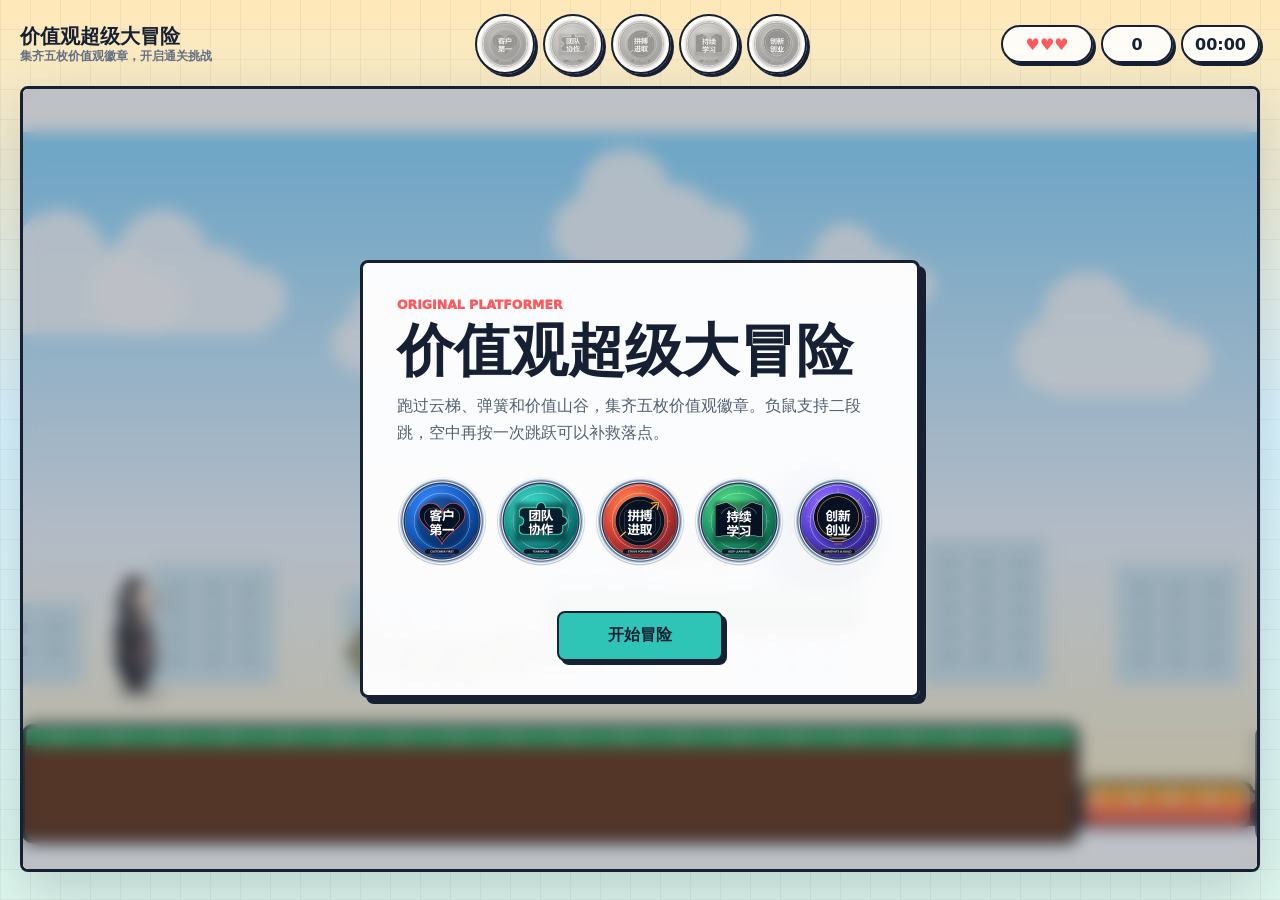
==== index.html @ f00347d6 "Refine mobile completion layout" ====
<!doctype html>
<html lang="zh-CN">
  <head>
    <meta charset="UTF-8" />
    <meta name="viewport" content="width=device-width, initial-scale=1.0, viewport-fit=cover, user-scalable=no" />
    <meta name="mobile-web-app-capable" content="yes" />
    <meta name="apple-mobile-web-app-capable" content="yes" />
    <meta name="apple-mobile-web-app-title" content="价值观超级大冒险" />
    <meta
      name="description"
      content="原创横版跳跃小游戏：操控负鼠穿过彩色关卡，收集五枚价值观徽章。"
    />
    <title>价值观超级大冒险</title>
    <link rel="stylesheet" href="styles.css?v=20260615-mobile7" />
    <script src="app.js?v=20260615-mobile7" defer></script>
  </head>
  <body>
    <main class="game-shell" aria-label="价值观超级大冒险">
      <header class="hud">
        <div class="brand">
          <div>
            <strong>价值观超级大冒险</strong>
            <span>集齐五枚价值观徽章，开启通关挑战</span>
          </div>
        </div>

        <div id="badgeRack" class="badge-rack" aria-label="价值观徽章"></div>

        <div class="meters" aria-label="当前状态">
          <span id="heartMeter" class="meter">♥♥♥</span>
          <span id="scoreMeter" class="meter">0</span>
          <span id="timeMeter" class="meter">00:00</span>
        </div>
      </header>

      <section class="stage-frame" aria-label="游戏舞台">
        <canvas id="gameCanvas" width="960" height="540"></canvas>
        <div id="toast" class="toast" role="status" aria-live="polite"></div>
        <div id="overlay" class="overlay is-visible">
          <div class="modal">
            <p class="eyebrow">ORIGINAL PLATFORMER</p>
            <h1 id="overlayTitle">价值观超级大冒险</h1>
            <p id="overlayText">跑过云梯、弹簧和价值山谷，集齐五枚价值观徽章。负鼠支持二段跳，空中再按一次跳跃可以补救落点。</p>
            <div id="overlayBadges" class="overlay-badges" aria-label="徽章清单"></div>
            <div id="overlayMeaning" class="meaning-panel" hidden></div>
            <div class="modal__actions">
              <button id="startButton" class="primary-button" type="button">开始冒险</button>
            </div>
          </div>
        </div>
      </section>

      <nav class="touch-controls" aria-label="触控操作">
        <button type="button" data-hold="left" aria-label="向左">←</button>
        <button type="button" data-tap="jump" aria-label="跳跃">↑</button>
        <button type="button" data-hold="right" aria-label="向右">→</button>
      </nav>
    </main>
    <div class="orientation-hint" aria-live="polite">
      <div>
        <strong>请横屏体验</strong>
        <span>价值观超级大冒险横屏游玩更顺手</span>
      </div>
    </div>
  </body>
</html>
---- styles.css ----
:root {
  color-scheme: light;
  --ink: #172033;
  --muted: #657083;
  --paper: #fffaf0;
  --surface: #ffffff;
  --line: #172033;
  --red: #ff595e;
  --blue: #1982c4;
  --teal: #2ec4b6;
  --yellow: #ffca3a;
  --purple: #6a4c93;
  --shadow: 0 22px 58px rgba(23, 32, 51, 0.18);
  --hard-shadow: 6px 6px 0 var(--line);
  --radius: 8px;
  font-family:
    "PingFang SC", "Microsoft YaHei", "Noto Sans CJK SC", system-ui, -apple-system, BlinkMacSystemFont,
    sans-serif;
}

* {
  box-sizing: border-box;
}

html,
body {
  min-height: 100%;
  margin: 0;
}

body {
  overflow: hidden;
  color: var(--ink);
  background:
    linear-gradient(90deg, rgba(23, 32, 51, 0.05) 1px, transparent 1px),
    linear-gradient(0deg, rgba(23, 32, 51, 0.05) 1px, transparent 1px),
    linear-gradient(180deg, #ffe8b8 0%, #d8f3ff 46%, #dff8ee 100%);
  background-size: 30px 30px, 30px 30px, auto;
}

button {
  appearance: none;
  -webkit-appearance: none;
  font: inherit;
  color: inherit;
  cursor: pointer;
  outline: none;
  -webkit-user-drag: none;
  -webkit-tap-highlight-color: transparent;
  caret-color: transparent;
}

button:focus,
button:focus-visible {
  outline: none;
}

h1,
p {
  margin: 0;
}

.game-shell {
  display: grid;
  grid-template-rows: auto minmax(0, 1fr) auto;
  width: min(1240px, calc(100vw - 24px));
  height: 100vh;
  margin: 0 auto;
  padding: 14px 0 16px;
  gap: 12px;
  min-width: 0;
}

.hud {
  display: grid;
  grid-template-columns: auto minmax(0, 1fr) auto;
  gap: 14px;
  align-items: center;
  min-width: 0;
}

.brand {
  display: inline-flex;
  align-items: center;
  min-width: 260px;
}

.brand strong,
.brand span {
  display: block;
  line-height: 1.2;
  white-space: nowrap;
}

.brand strong {
  font-size: 1.24rem;
  letter-spacing: 0;
}

.brand span {
  color: var(--muted);
  font-size: 0.76rem;
  font-weight: 800;
}

.badge-rack,
.meters {
  display: flex;
  flex-wrap: wrap;
  gap: 8px;
  align-items: center;
}

.badge-rack {
  justify-content: center;
}

.meters {
  justify-content: flex-end;
}

.badge-chip,
.meter {
  display: inline-flex;
  align-items: center;
  min-height: 38px;
  border: 2px solid var(--line);
  border-radius: 999px;
  background: rgba(255, 255, 255, 0.88);
  box-shadow: 3px 3px 0 var(--line);
  font-weight: 900;
}

.badge-chip {
  justify-content: center;
  padding: 3px;
  color: rgba(23, 32, 51, 0.54);
}

.badge-chip b {
  display: grid;
  width: 50px;
  height: 50px;
  place-items: center;
  border: 0;
  border-radius: 0;
  background: transparent;
  font-size: 0.83rem;
}

.badge-chip.is-collected {
  color: var(--ink);
  background: color-mix(in srgb, var(--badge-color) 28%, white);
}

.badge-chip.is-collected b {
  background: transparent;
  color: #ffffff;
}

.badge-chip img,
.overlay-badges img {
  width: 100%;
  height: 100%;
  object-fit: contain;
  transform: none;
}

.badge-chip img {
  opacity: 0.46;
  filter: grayscale(1) saturate(0) brightness(0.92) contrast(0.9);
  transition:
    filter 0.22s ease,
    opacity 0.22s ease,
    transform 0.22s ease;
}

.badge-chip.is-collected img {
  opacity: 1;
  filter: none;
  transform: scale(1.06);
}

.meter {
  justify-content: center;
  min-width: 72px;
  padding: 0 12px;
}

#heartMeter {
  min-width: 92px;
  color: var(--red);
}

.stage-frame {
  position: relative;
  display: grid;
  place-items: center;
  overflow: hidden;
  width: 100%;
  min-width: 0;
  min-height: 0;
  border: 3px solid var(--line);
  border-radius: var(--radius);
  background: #ffffff;
  box-shadow: var(--shadow);
}

canvas {
  display: block;
  width: 100%;
  max-width: 100%;
  height: 100%;
  max-height: 100%;
  aspect-ratio: 16 / 9;
}

.toast {
  position: absolute;
  left: 50%;
  top: 18px;
  z-index: 3;
  transform: translate(-50%, -12px);
  max-width: min(520px, calc(100% - 32px));
  border: 2px solid var(--line);
  border-radius: 999px;
  padding: 9px 16px;
  background: #ffffff;
  box-shadow: var(--hard-shadow);
  font-weight: 950;
  text-align: center;
  opacity: 0;
  pointer-events: none;
  transition:
    opacity 0.18s ease,
    transform 0.18s ease;
}

.toast.is-visible {
  opacity: 1;
  transform: translate(-50%, 0);
}

.overlay {
  position: absolute;
  inset: 0;
  z-index: 4;
  display: none;
  place-items: center;
  padding: 18px;
  overflow: hidden;
  background: rgba(23, 32, 51, 0.28);
  backdrop-filter: blur(8px);
}

.overlay.is-visible {
  display: grid;
}

.modal {
  width: min(560px, 100%);
  max-width: 100%;
  min-width: 0;
  max-height: 100%;
  border: 3px solid var(--line);
  border-radius: var(--radius);
  padding: clamp(20px, 4vw, 34px);
  background: rgba(255, 255, 255, 0.96);
  box-shadow: var(--hard-shadow);
  overflow: auto;
}

.overlay.is-complete .modal {
  width: min(860px, 100%);
  padding: clamp(18px, 3vw, 28px);
}

.eyebrow {
  margin-bottom: 10px;
  color: var(--red);
  font-size: 0.78rem;
  font-weight: 950;
  letter-spacing: 0;
}

.modal h1 {
  font-size: clamp(2.1rem, 5.6vw, 3.55rem);
  line-height: 1.02;
  white-space: nowrap;
  word-break: keep-all;
}

.modal p:not(.eyebrow) {
  margin-top: 12px;
  color: #526071;
  line-height: 1.7;
  overflow-wrap: anywhere;
}

.overlay-badges {
  display: grid;
  grid-template-columns: repeat(5, minmax(0, 1fr));
  gap: 8px;
  margin-top: 18px;
}

.overlay-badges span {
  display: grid;
  gap: 6px;
  min-height: 112px;
  place-items: center;
  border: 0;
  border-radius: var(--radius);
  padding: 0;
  background: transparent;
  font-size: 0.76rem;
  font-weight: 900;
  text-align: center;
  overflow-wrap: anywhere;
}

.overlay-badges b {
  display: grid;
  width: 90px;
  height: 90px;
  place-items: center;
  border: 0;
  border-radius: 0;
  background: transparent;
  color: #ffffff;
}

.overlay-badges strong,
.overlay-badges small {
  display: none;
}

.overlay.is-complete .overlay-badges {
  grid-template-columns: repeat(5, minmax(0, 1fr));
}

.overlay.is-complete .overlay-badges span {
  min-height: 106px;
  align-content: center;
  background: transparent;
}

.overlay.is-complete .overlay-badges b {
  width: 96px;
  height: 96px;
  background: transparent;
}

.overlay.is-complete .overlay-badges strong,
.overlay.is-complete .overlay-badges small {
  display: block;
}

.overlay.is-complete .overlay-badges small {
  color: var(--muted);
  font-size: 0.72rem;
  line-height: 1.35;
}

.meaning-panel {
  display: grid;
  gap: 12px;
  margin-top: 14px;
}

.achievement-card {
  display: grid;
  grid-template-columns: auto minmax(0, 1fr);
  gap: 14px;
  align-items: start;
  padding: 14px 0 0;
  border-top: 2px solid rgba(23, 32, 51, 0.16);
}

.achievement-card__seal {
  display: grid;
  width: 54px;
  height: 54px;
  place-items: center;
  border: 3px solid var(--line);
  border-radius: 50%;
  background: var(--teal);
  box-shadow: 4px 4px 0 var(--line);
  color: #ffffff;
  font-size: 1.8rem;
  font-weight: 950;
}

.achievement-card__label {
  margin: 0 0 5px;
  color: var(--red);
  font-size: 0.74rem;
  font-weight: 950;
  letter-spacing: 0;
}

.achievement-card h2 {
  margin: 0;
  font-size: 1.28rem;
  line-height: 1.2;
}

.completion-stats {
  display: grid;
  grid-template-columns: repeat(3, minmax(0, 1fr));
  gap: 10px;
}

.completion-stats span {
  display: grid;
  gap: 5px;
  align-content: center;
  min-height: 76px;
  border: 2px solid var(--line);
  border-radius: var(--radius);
  padding: 10px;
  background: #fffaf0;
  box-shadow: 3px 3px 0 var(--line);
  text-align: center;
}

.completion-stats b {
  font-size: 1.12rem;
  line-height: 1.12;
  overflow-wrap: anywhere;
}

.completion-stats small {
  color: var(--muted);
  font-size: 0.76rem;
  font-weight: 900;
}

.value-actions {
  display: grid;
  gap: 8px;
  padding: 14px 0 0;
  border-top: 2px solid rgba(23, 32, 51, 0.16);
}

.value-actions p {
  margin: 0;
  color: var(--ink);
  font-weight: 950;
}

.value-actions ul {
  display: grid;
  gap: 7px;
  margin: 0;
  padding: 0;
  list-style: none;
}

.value-actions li {
  position: relative;
  padding-left: 18px;
  color: #526071;
  line-height: 1.48;
}

.value-actions li::before {
  content: "";
  position: absolute;
  left: 0;
  top: 0.62em;
  width: 8px;
  height: 8px;
  border: 2px solid var(--line);
  border-radius: 50%;
  background: var(--yellow);
}

.modal__actions {
  display: flex;
  flex-wrap: wrap;
  gap: 10px;
  justify-content: center;
  margin-top: 20px;
}

.overlay.is-complete .modal__actions {
  position: sticky;
  bottom: 0;
  z-index: 2;
  margin-top: 14px;
  padding-top: 12px;
  border-top: 2px solid rgba(23, 32, 51, 0.16);
  background: linear-gradient(180deg, rgba(255, 255, 255, 0.86), #ffffff 32%);
}

.primary-button {
  min-width: 166px;
  min-height: 50px;
  border: 2px solid var(--line);
  border-radius: var(--radius);
  padding: 0 18px;
  box-shadow: 4px 4px 0 var(--line);
  font-weight: 950;
  transition:
    transform 0.16s ease,
    box-shadow 0.16s ease;
}

.primary-button {
  background: var(--teal);
}

.primary-button:hover,
.touch-controls button:hover {
  transform: translate(-2px, -2px);
  box-shadow: 6px 6px 0 var(--line);
}

.touch-controls {
  display: none;
  grid-template-columns: repeat(3, 58px);
  justify-content: center;
  gap: 12px;
}

.touch-controls button {
  height: 54px;
  border: 2px solid var(--line);
  border-radius: var(--radius);
  background: rgba(255, 255, 255, 0.92);
  box-shadow: 4px 4px 0 var(--line);
  font-size: 1.35rem;
  font-weight: 950;
}

.orientation-hint {
  display: none;
}

@media (max-width: 980px) {
  .game-shell {
    width: min(calc(100vw - 14px), 760px);
    padding-top: 8px;
  }

  .hud {
    grid-template-columns: 1fr;
  }

  .brand,
  .badge-rack,
  .meters {
    justify-content: center;
  }

  .brand {
    min-width: 0;
  }

  .touch-controls {
    display: grid;
  }
}

@media (max-width: 620px) {
  body {
    overflow: auto;
  }

  .game-shell {
    height: 100svh;
  }

  .brand span,
  .badge-chip span {
    display: none;
  }

  .badge-rack {
    gap: 6px;
  }

  .badge-chip {
    padding: 3px;
  }

  .badge-chip b {
    width: 36px;
    height: 36px;
  }

  .overlay-badges {
    grid-template-columns: repeat(2, minmax(0, 1fr));
  }

  .overlay.is-complete .overlay-badges,
  .completion-stats {
    grid-template-columns: 1fr;
  }

  .achievement-card {
    grid-template-columns: 1fr;
    gap: 10px;
  }

  .achievement-card__seal {
    width: 48px;
    height: 48px;
    font-size: 1.35rem;
  }

  .modal {
    max-height: calc(100% - 18px);
    overflow: auto;
    padding: 18px;
  }

  .modal h1 {
    font-size: clamp(1.86rem, 9vw, 2.35rem);
  }

  .modal p:not(.eyebrow) {
    line-height: 1.55;
  }

  .modal__actions,
  .primary-button {
    width: 100%;
  }

  .primary-button {
    min-height: 46px;
  }

  .overlay-badges {
    gap: 8px;
    margin-top: 14px;
  }

  .overlay-badges span {
    min-height: 96px;
    font-size: 0.72rem;
  }

  .overlay.is-complete .overlay-badges span {
    min-height: 118px;
  }

  .overlay-badges b {
    width: 78px;
    height: 78px;
  }

  .overlay.is-complete .overlay-badges b {
    width: 96px;
    height: 96px;
  }
}

@media (pointer: coarse) {
  *,
  *::before,
  *::after {
    -webkit-user-select: none;
    user-select: none;
    -webkit-touch-callout: none;
  }

  ::selection {
    background: transparent;
  }

  html,
  body {
    width: 100%;
    height: var(--app-height, 100dvh);
    overflow: hidden;
    overscroll-behavior: none;
  }

  body {
    position: fixed;
    inset: 0;
    touch-action: none;
    user-select: none;
    -webkit-tap-highlight-color: transparent;
  }

  button,
  canvas {
    touch-action: none;
    user-select: none;
  }

  .game-shell {
    grid-template-rows: auto minmax(0, 1fr);
    width: 100vw;
    height: var(--app-height, 100dvh);
    min-height: 0;
  }

  .overlay {
    position: fixed;
    inset: 0;
    z-index: 20;
    padding:
      max(8px, env(safe-area-inset-top))
      max(8px, env(safe-area-inset-right))
      max(8px, env(safe-area-inset-bottom))
      max(8px, env(safe-area-inset-left));
  }

  .modal {
    width: min(720px, calc(100vw - 20px));
    max-height: calc(var(--app-height, 100dvh) - 18px);
    padding: clamp(12px, 3vh, 18px);
    overflow: auto;
    -webkit-overflow-scrolling: touch;
  }

  .eyebrow {
    margin-bottom: 6px;
    font-size: 0.68rem;
  }

  .modal h1 {
    font-size: clamp(1.5rem, 5.2vh, 2.05rem);
    line-height: 1.04;
  }

  .modal p:not(.eyebrow) {
    margin-top: 8px;
    font-size: 0.86rem;
    line-height: 1.42;
  }

  .overlay-badges {
    gap: 5px;
    margin-top: 10px;
  }

  .overlay-badges span {
    min-height: 58px;
  }

  .overlay-badges b {
    width: clamp(44px, 11vh, 64px);
    height: clamp(44px, 11vh, 64px);
  }

  .overlay.is-complete .modal {
    width: min(780px, calc(100vw - 20px));
  }

  .overlay.is-complete .overlay-badges span {
    min-height: 62px;
  }

  .overlay.is-complete .overlay-badges b {
    width: clamp(48px, 11vh, 68px);
    height: clamp(48px, 11vh, 68px);
  }

  .achievement-card {
    gap: 10px;
    padding-top: 10px;
  }

  .achievement-card__seal {
    width: 44px;
    height: 44px;
    font-size: 1.28rem;
  }

  .achievement-card h2 {
    font-size: 1.05rem;
  }

  .completion-stats {
    gap: 6px;
  }

  .completion-stats span {
    min-height: 54px;
    padding: 7px;
  }

  .completion-stats b {
    font-size: 0.94rem;
  }

  .completion-stats small,
  .value-actions li {
    font-size: 0.72rem;
  }

  .modal__actions {
    margin-top: 10px;
  }

  .overlay.is-complete .modal__actions {
    position: static;
    margin-top: 8px;
    padding-top: 8px;
    background: transparent;
  }

  .primary-button {
    min-width: 138px;
    min-height: 40px;
    padding: 0 14px;
  }

  .touch-controls {
    position: fixed;
    z-index: 12;
    left: 0;
    right: 0;
    bottom: max(10px, env(safe-area-inset-bottom));
    pointer-events: none;
  }

  .touch-controls button {
    pointer-events: auto;
    border-radius: 12px;
    background: rgba(255, 255, 255, 0.88);
    backdrop-filter: blur(8px);
  }

  .primary-button:hover,
  .touch-controls button:hover {
    transform: none;
  }

  body.has-overlay .touch-controls {
    display: none;
  }
}

@media (pointer: coarse) and (orientation: landscape) {
  .game-shell {
    padding:
      max(4px, env(safe-area-inset-top))
      max(8px, env(safe-area-inset-right))
      max(6px, env(safe-area-inset-bottom))
      max(8px, env(safe-area-inset-left));
    gap: 5px;
  }

  .hud {
    grid-template-columns: minmax(132px, 0.85fr) minmax(0, 1.15fr) auto;
    gap: 7px;
  }

  .brand {
    min-width: 0;
  }

  .brand strong {
    font-size: clamp(0.86rem, 3.3vh, 1.06rem);
  }

  .brand span {
    display: none;
  }

  .badge-rack {
    gap: 4px;
  }

  .badge-chip {
    min-height: 28px;
    padding: 2px;
    box-shadow: 2px 2px 0 var(--line);
  }

  .badge-chip b {
    width: clamp(28px, 8.5vh, 42px);
    height: clamp(28px, 8.5vh, 42px);
  }

  .meters {
    gap: 5px;
  }

  .meter {
    min-width: 56px;
    min-height: 28px;
    padding: 0 8px;
    box-shadow: 2px 2px 0 var(--line);
    font-size: clamp(0.78rem, 3vh, 0.9rem);
  }

  #heartMeter {
    min-width: 68px;
  }

  .stage-frame {
    align-self: stretch;
    justify-self: center;
    width: auto;
    max-width: 100%;
    height: 100%;
    min-height: 0;
    aspect-ratio: 16 / 9;
    border-width: 2px;
  }

  .touch-controls {
    display: grid;
    grid-template-columns:
      clamp(58px, 13vh, 78px)
      clamp(58px, 13vh, 78px)
      minmax(52px, 1fr)
      clamp(72px, 16vh, 96px);
    align-items: end;
    gap: clamp(8px, 2vw, 14px);
    padding: 0 max(12px, env(safe-area-inset-right)) 0 max(12px, env(safe-area-inset-left));
  }

  .touch-controls button {
    width: 100%;
    height: clamp(48px, 12vh, 68px);
    font-size: clamp(1.2rem, 5vh, 1.8rem);
  }

  .touch-controls [data-hold="left"] {
    grid-column: 1;
  }

  .touch-controls [data-hold="right"] {
    grid-column: 2;
  }

  .touch-controls [data-tap="jump"] {
    grid-column: 4;
    height: clamp(56px, 14vh, 78px);
    background: rgba(46, 196, 182, 0.92);
  }

  .overlay.is-complete .modal {
    display: grid;
    position: relative;
    grid-template-columns: minmax(0, 1fr) auto;
    grid-template-areas:
      "eyebrow actions"
      "title actions"
      "intro intro"
      "badges badges"
      "meaning meaning";
    align-content: start;
    gap: 6px 14px;
    width: min(920px, calc(100vw - 36px));
    max-height: calc(var(--app-height, 100dvh) - 26px);
    padding: 12px 18px 14px;
    overflow: hidden;
  }

  .overlay.is-complete .eyebrow {
    grid-area: eyebrow;
    margin-bottom: 0;
  }

  .overlay.is-complete .modal h1 {
    grid-area: title;
    font-size: clamp(1.4rem, 5.2vh, 1.95rem);
  }

  .overlay.is-complete #overlayText {
    display: -webkit-box;
    grid-area: intro;
    margin-top: 0;
    overflow: hidden;
    -webkit-box-orient: vertical;
    -webkit-line-clamp: 2;
    font-size: clamp(0.78rem, 2.7vh, 0.9rem);
    line-height: 1.32;
  }

  .overlay.is-complete .overlay-badges {
    grid-area: badges;
    width: min(620px, 100%);
    justify-self: center;
    gap: clamp(8px, 2.6vw, 24px);
    margin: 2px 0 0;
  }

  .overlay.is-complete .overlay-badges span {
    min-height: 50px;
  }

  .overlay.is-complete .overlay-badges b {
    width: clamp(44px, 11vh, 62px);
    height: clamp(44px, 11vh, 62px);
  }

  .overlay.is-complete .meaning-panel {
    grid-area: meaning;
    display: grid;
    grid-template-columns: minmax(0, 1.05fr) minmax(260px, 0.95fr);
    gap: 12px;
    align-items: stretch;
    margin-top: 0;
  }

  .overlay.is-complete .achievement-card {
    grid-template-columns: auto minmax(0, 1fr);
    gap: 10px;
    align-content: center;
    padding-top: 0;
    border-top: 0;
  }

  .overlay.is-complete .achievement-card__seal {
    width: 38px;
    height: 38px;
    border-width: 2px;
    box-shadow: 2px 2px 0 var(--line);
    font-size: 1.12rem;
  }

  .overlay.is-complete .achievement-card__label {
    margin-bottom: 2px;
    font-size: 0.62rem;
  }

  .overlay.is-complete .achievement-card h2 {
    font-size: clamp(0.98rem, 3.2vh, 1.16rem);
  }

  .overlay.is-complete .achievement-card p:not(.achievement-card__label) {
    display: -webkit-box;
    margin-top: 4px;
    overflow: hidden;
    -webkit-box-orient: vertical;
    -webkit-line-clamp: 2;
    font-size: clamp(0.72rem, 2.5vh, 0.82rem);
    line-height: 1.32;
  }

  .overlay.is-complete .completion-stats {
    gap: 5px;
    align-self: center;
  }

  .overlay.is-complete .completion-stats span {
    min-height: 42px;
    padding: 5px;
    box-shadow: 2px 2px 0 var(--line);
  }

  .overlay.is-complete .completion-stats b {
    font-size: 0.78rem;
  }

  .overlay.is-complete .completion-stats small {
    font-size: 0.62rem;
  }

  .overlay.is-complete .value-actions {
    display: none;
  }

  .overlay.is-complete .modal__actions {
    grid-area: actions;
    align-self: center;
    justify-self: end;
    margin: 0;
    padding: 0;
    border-top: 0;
  }

  .overlay.is-complete .primary-button {
    min-height: 40px;
    min-width: 128px;
  }

  .orientation-hint {
    display: none;
  }
}

@media (pointer: coarse) and (orientation: portrait) {
  .game-shell {
    display: none;
  }

  .orientation-hint {
    position: fixed;
    z-index: 40;
    inset: 0;
    display: grid;
    place-items: center;
    padding:
      max(22px, env(safe-area-inset-top))
      max(18px, env(safe-area-inset-right))
      max(22px, env(safe-area-inset-bottom))
      max(18px, env(safe-area-inset-left));
    background:
      linear-gradient(90deg, rgba(23, 32, 51, 0.05) 1px, transparent 1px),
      linear-gradient(0deg, rgba(23, 32, 51, 0.05) 1px, transparent 1px),
      linear-gradient(180deg, #ffe8b8 0%, #d8f3ff 52%, #dff8ee 100%);
    background-size: 30px 30px, 30px 30px, auto;
  }

  .orientation-hint > div {
    display: grid;
    gap: 8px;
    width: min(360px, calc(100vw - 36px));
    border: 3px solid var(--line);
    border-radius: var(--radius);
    padding: 22px 20px;
    background: rgba(255, 255, 255, 0.96);
    box-shadow: var(--hard-shadow);
    text-align: center;
  }

  .orientation-hint strong {
    font-size: 1.36rem;
    line-height: 1.15;
  }

  .orientation-hint span {
    color: var(--muted);
    font-size: 0.92rem;
    font-weight: 850;
    line-height: 1.45;
  }
}
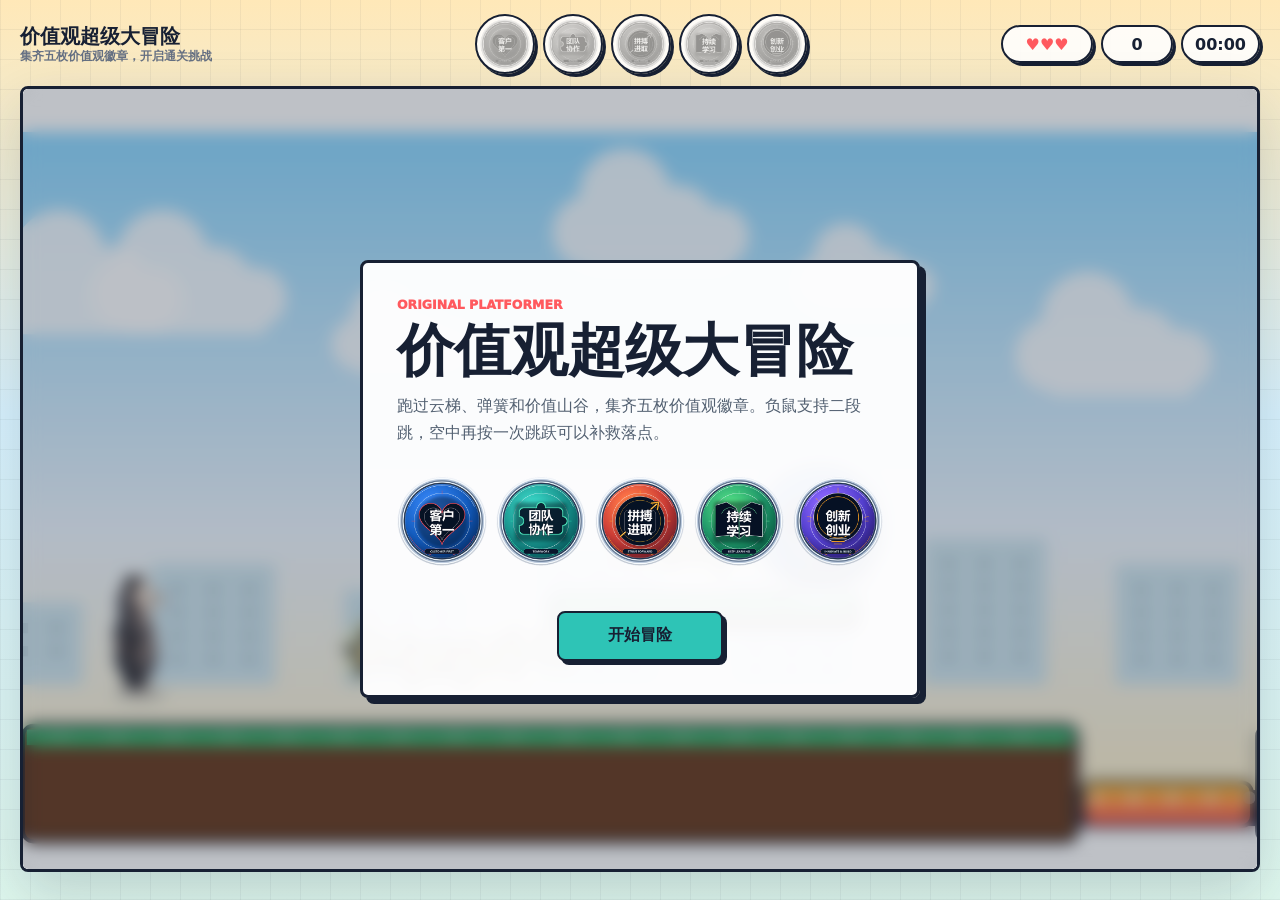
==== commit 9a9b9fd9: "Optimize original game mobile assets" ====
--- a/index.html
+++ b/index.html
@@ -11,8 +11,14 @@
       content="原创横版跳跃小游戏：操控负鼠穿过彩色关卡，收集五枚价值观徽章。"
     />
     <title>价值观超级大冒险</title>
-    <link rel="stylesheet" href="styles.css?v=20260615-mobile7" />
-    <script src="app.js?v=20260615-mobile7" defer></script>
+    <link rel="preload" as="image" href="assets/optimized/value-badges/客户第一.png" />
+    <link rel="preload" as="image" href="assets/optimized/value-badges/团队协作.png" />
+    <link rel="preload" as="image" href="assets/optimized/value-badges/拼搏进取.png" />
+    <link rel="preload" as="image" href="assets/optimized/value-badges/持续学习.png" />
+    <link rel="preload" as="image" href="assets/optimized/value-badges/创新创业.png" />
+    <link rel="preload" as="image" href="assets/optimized/opossum-q-sprite.png" />
+    <link rel="stylesheet" href="styles.css?v=20260615-optimized1" />
+    <script src="app.js?v=20260615-optimized1" defer></script>
   </head>
   <body>
     <main class="game-shell" aria-label="价值观超级大冒险">
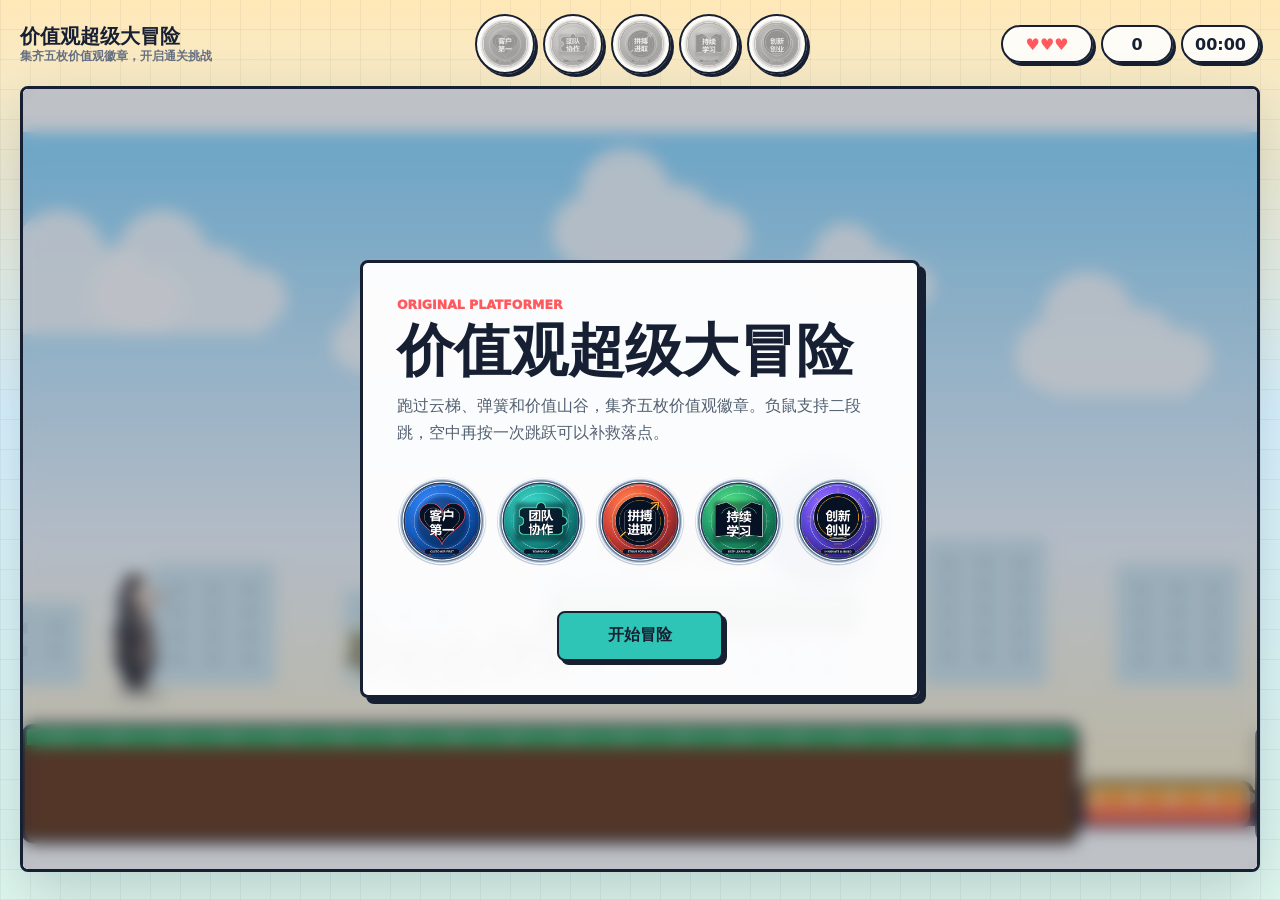
==== commit 4c99220d: "Show full mobile completion message" ====
--- a/index.html
+++ b/index.html
@@ -17,8 +17,8 @@
     <link rel="preload" as="image" href="assets/optimized/value-badges/持续学习.png" />
     <link rel="preload" as="image" href="assets/optimized/value-badges/创新创业.png" />
     <link rel="preload" as="image" href="assets/optimized/opossum-q-sprite.png" />
-    <link rel="stylesheet" href="styles.css?v=20260615-optimized1" />
-    <script src="app.js?v=20260615-optimized1" defer></script>
+    <link rel="stylesheet" href="styles.css?v=20260615-optimized2" />
+    <script src="app.js?v=20260615-optimized2" defer></script>
   </head>
   <body>
     <main class="game-shell" aria-label="价值观超级大冒险">
--- a/styles.css
+++ b/styles.css
@@ -950,10 +950,10 @@
       "badges badges"
       "meaning meaning";
     align-content: start;
-    gap: 6px 14px;
+    gap: 5px 14px;
     width: min(920px, calc(100vw - 36px));
     max-height: calc(var(--app-height, 100dvh) - 26px);
-    padding: 12px 18px 14px;
+    padding: 10px 18px 12px;
     overflow: hidden;
   }
 
@@ -968,31 +968,27 @@
   }
 
   .overlay.is-complete #overlayText {
-    display: -webkit-box;
     grid-area: intro;
     margin-top: 0;
-    overflow: hidden;
-    -webkit-box-orient: vertical;
-    -webkit-line-clamp: 2;
-    font-size: clamp(0.78rem, 2.7vh, 0.9rem);
-    line-height: 1.32;
+    font-size: clamp(0.72rem, 2.45vh, 0.82rem);
+    line-height: 1.24;
   }
 
   .overlay.is-complete .overlay-badges {
     grid-area: badges;
     width: min(620px, 100%);
     justify-self: center;
-    gap: clamp(8px, 2.6vw, 24px);
-    margin: 2px 0 0;
+    gap: clamp(6px, 2vw, 18px);
+    margin: 0;
   }
 
   .overlay.is-complete .overlay-badges span {
-    min-height: 50px;
+    min-height: 42px;
   }
 
   .overlay.is-complete .overlay-badges b {
-    width: clamp(44px, 11vh, 62px);
-    height: clamp(44px, 11vh, 62px);
+    width: clamp(38px, 9vh, 52px);
+    height: clamp(38px, 9vh, 52px);
   }
 
   .overlay.is-complete .meaning-panel {
@@ -1013,8 +1009,8 @@
   }
 
   .overlay.is-complete .achievement-card__seal {
-    width: 38px;
-    height: 38px;
+    width: 34px;
+    height: 34px;
     border-width: 2px;
     box-shadow: 2px 2px 0 var(--line);
     font-size: 1.12rem;
@@ -1026,17 +1022,13 @@
   }
 
   .overlay.is-complete .achievement-card h2 {
-    font-size: clamp(0.98rem, 3.2vh, 1.16rem);
+    font-size: clamp(0.92rem, 2.8vh, 1.06rem);
   }
 
   .overlay.is-complete .achievement-card p:not(.achievement-card__label) {
-    display: -webkit-box;
     margin-top: 4px;
-    overflow: hidden;
-    -webkit-box-orient: vertical;
-    -webkit-line-clamp: 2;
-    font-size: clamp(0.72rem, 2.5vh, 0.82rem);
-    line-height: 1.32;
+    font-size: clamp(0.62rem, 2.05vh, 0.72rem);
+    line-height: 1.26;
   }
 
   .overlay.is-complete .completion-stats {
@@ -1045,17 +1037,17 @@
   }
 
   .overlay.is-complete .completion-stats span {
-    min-height: 42px;
-    padding: 5px;
+    min-height: 38px;
+    padding: 4px;
     box-shadow: 2px 2px 0 var(--line);
   }
 
   .overlay.is-complete .completion-stats b {
-    font-size: 0.78rem;
+    font-size: 0.72rem;
   }
 
   .overlay.is-complete .completion-stats small {
-    font-size: 0.62rem;
+    font-size: 0.58rem;
   }
 
   .overlay.is-complete .value-actions {
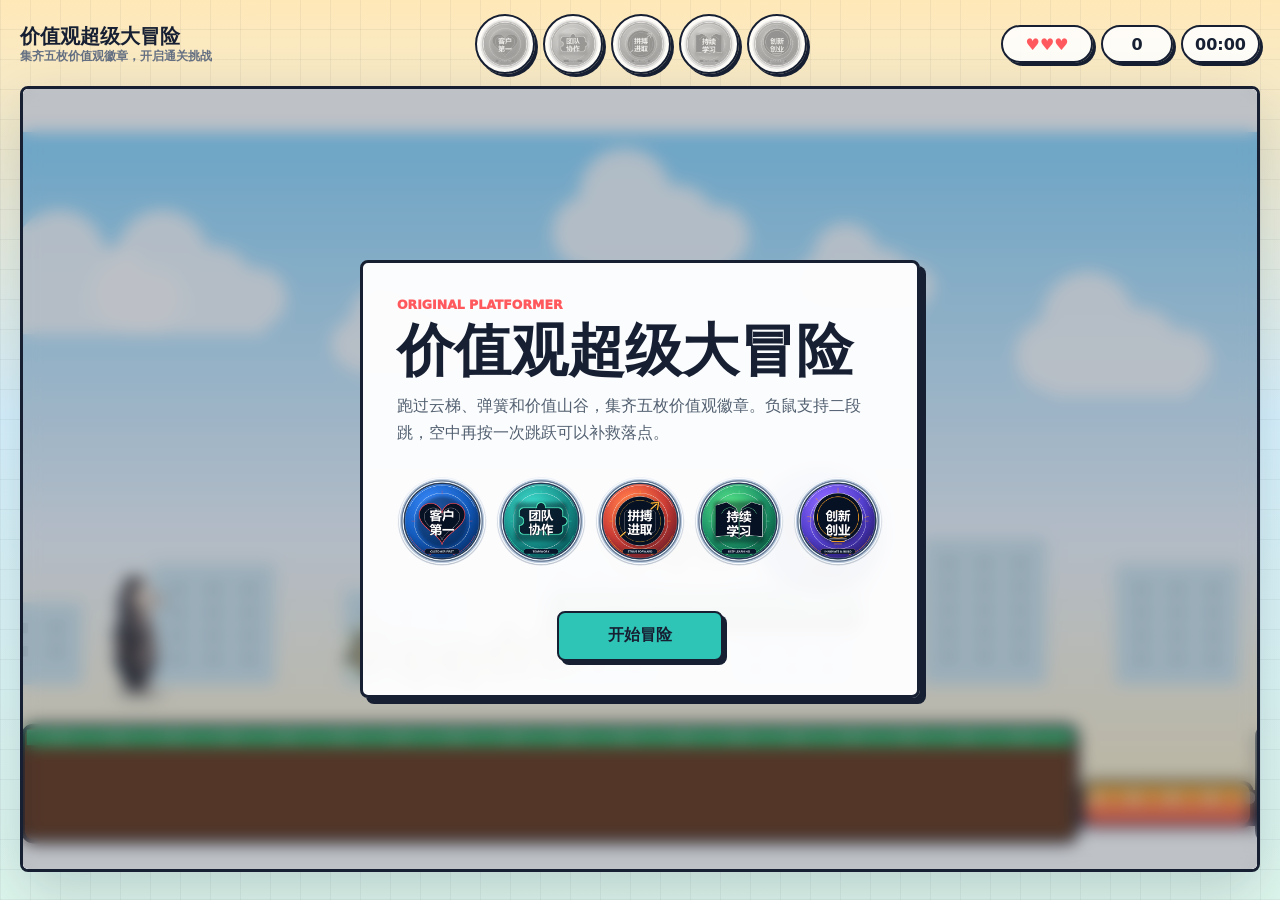
==== commit cb35abeb: "Improve mobile loading and orientation handling" ====
--- a/index.html
+++ b/index.html
@@ -17,8 +17,8 @@
     <link rel="preload" as="image" href="assets/optimized/value-badges/持续学习.png" />
     <link rel="preload" as="image" href="assets/optimized/value-badges/创新创业.png" />
     <link rel="preload" as="image" href="assets/optimized/opossum-q-sprite.png" />
-    <link rel="stylesheet" href="styles.css?v=20260615-optimized2" />
-    <script src="app.js?v=20260615-optimized2" defer></script>
+    <link rel="stylesheet" href="styles.css?v=20260615-mobile-ready" />
+    <script src="app.js?v=20260615-mobile-ready" defer></script>
   </head>
   <body>
     <main class="game-shell" aria-label="价值观超级大冒险">
--- a/styles.css
+++ b/styles.css
@@ -511,10 +511,22 @@
   background: var(--teal);
 }
 
+.primary-button:disabled {
+  cursor: wait;
+  opacity: 0.72;
+  transform: none;
+  box-shadow: 4px 4px 0 var(--line);
+}
+
 .primary-button:hover,
 .touch-controls button:hover {
   transform: translate(-2px, -2px);
   box-shadow: 6px 6px 0 var(--line);
+}
+
+.primary-button:disabled:hover {
+  transform: none;
+  box-shadow: 4px 4px 0 var(--line);
 }
 
 .touch-controls {
@@ -836,9 +848,13 @@
   body.has-overlay .touch-controls {
     display: none;
   }
-}
-
-@media (pointer: coarse) and (orientation: landscape) {
+
+  body.is-loading-assets .touch-controls {
+    display: none;
+  }
+}
+
+@media (pointer: coarse) {
   .game-shell {
     padding:
       max(4px, env(safe-area-inset-top))
@@ -1073,50 +1089,48 @@
   }
 }
 
-@media (pointer: coarse) and (orientation: portrait) {
-  .game-shell {
-    display: none;
-  }
-
-  .orientation-hint {
-    position: fixed;
-    z-index: 40;
-    inset: 0;
-    display: grid;
-    place-items: center;
-    padding:
-      max(22px, env(safe-area-inset-top))
-      max(18px, env(safe-area-inset-right))
-      max(22px, env(safe-area-inset-bottom))
-      max(18px, env(safe-area-inset-left));
-    background:
-      linear-gradient(90deg, rgba(23, 32, 51, 0.05) 1px, transparent 1px),
-      linear-gradient(0deg, rgba(23, 32, 51, 0.05) 1px, transparent 1px),
-      linear-gradient(180deg, #ffe8b8 0%, #d8f3ff 52%, #dff8ee 100%);
-    background-size: 30px 30px, 30px 30px, auto;
-  }
-
-  .orientation-hint > div {
-    display: grid;
-    gap: 8px;
-    width: min(360px, calc(100vw - 36px));
-    border: 3px solid var(--line);
-    border-radius: var(--radius);
-    padding: 22px 20px;
-    background: rgba(255, 255, 255, 0.96);
-    box-shadow: var(--hard-shadow);
-    text-align: center;
-  }
-
-  .orientation-hint strong {
-    font-size: 1.36rem;
-    line-height: 1.15;
-  }
-
-  .orientation-hint span {
-    color: var(--muted);
-    font-size: 0.92rem;
-    font-weight: 850;
-    line-height: 1.45;
-  }
-}
+body.is-portrait-phone .game-shell {
+  display: none;
+}
+
+body.is-portrait-phone .orientation-hint {
+  position: fixed;
+  z-index: 40;
+  inset: 0;
+  display: grid;
+  place-items: center;
+  padding:
+    max(22px, env(safe-area-inset-top))
+    max(18px, env(safe-area-inset-right))
+    max(22px, env(safe-area-inset-bottom))
+    max(18px, env(safe-area-inset-left));
+  background:
+    linear-gradient(90deg, rgba(23, 32, 51, 0.05) 1px, transparent 1px),
+    linear-gradient(0deg, rgba(23, 32, 51, 0.05) 1px, transparent 1px),
+    linear-gradient(180deg, #ffe8b8 0%, #d8f3ff 52%, #dff8ee 100%);
+  background-size: 30px 30px, 30px 30px, auto;
+}
+
+body.is-portrait-phone .orientation-hint > div {
+  display: grid;
+  gap: 8px;
+  width: min(360px, calc(100vw - 36px));
+  border: 3px solid var(--line);
+  border-radius: var(--radius);
+  padding: 22px 20px;
+  background: rgba(255, 255, 255, 0.96);
+  box-shadow: var(--hard-shadow);
+  text-align: center;
+}
+
+body.is-portrait-phone .orientation-hint strong {
+  font-size: 1.36rem;
+  line-height: 1.15;
+}
+
+body.is-portrait-phone .orientation-hint span {
+  color: var(--muted);
+  font-size: 0.92rem;
+  font-weight: 850;
+  line-height: 1.45;
+}
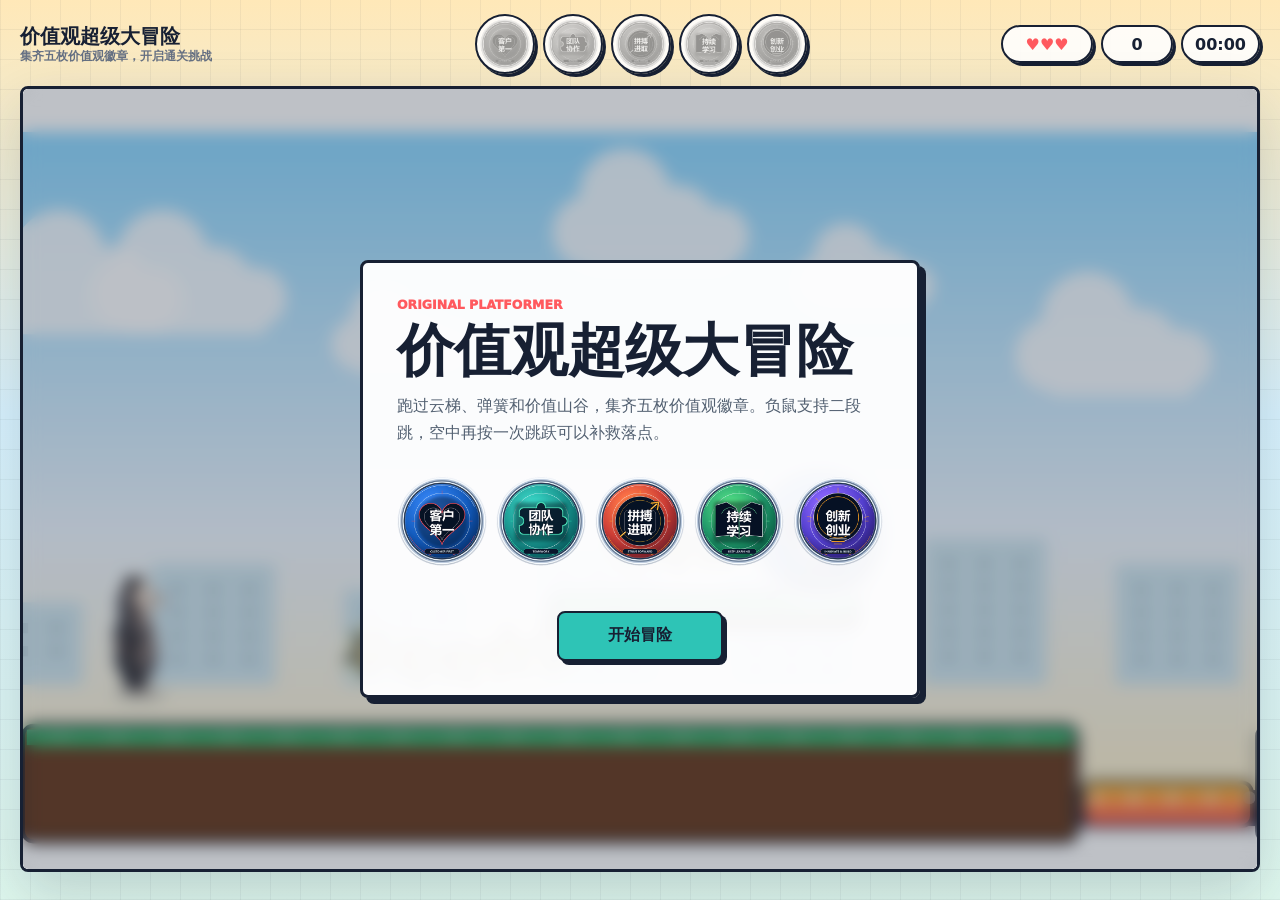
==== commit a0ab2a06: "Add Android landscape fallback" ====
--- a/index.html
+++ b/index.html
@@ -6,6 +6,12 @@
     <meta name="mobile-web-app-capable" content="yes" />
     <meta name="apple-mobile-web-app-capable" content="yes" />
     <meta name="apple-mobile-web-app-title" content="价值观超级大冒险" />
+    <meta name="screen-orientation" content="landscape" />
+    <meta name="x5-orientation" content="landscape" />
+    <meta name="full-screen" content="yes" />
+    <meta name="x5-fullscreen" content="true" />
+    <meta name="browsermode" content="application" />
+    <meta name="x5-page-mode" content="app" />
     <meta
       name="description"
       content="原创横版跳跃小游戏：操控负鼠穿过彩色关卡，收集五枚价值观徽章。"
@@ -17,8 +23,8 @@
     <link rel="preload" as="image" href="assets/optimized/value-badges/持续学习.png" />
     <link rel="preload" as="image" href="assets/optimized/value-badges/创新创业.png" />
     <link rel="preload" as="image" href="assets/optimized/opossum-q-sprite.png" />
-    <link rel="stylesheet" href="styles.css?v=20260615-mobile-ready" />
-    <script src="app.js?v=20260615-mobile-ready" defer></script>
+    <link rel="stylesheet" href="styles.css?v=20260615-android-landscape" />
+    <script src="app.js?v=20260615-android-landscape" defer></script>
   </head>
   <body>
     <main class="game-shell" aria-label="价值观超级大冒险">
@@ -66,6 +72,7 @@
       <div>
         <strong>请横屏体验</strong>
         <span>价值观超级大冒险横屏游玩更顺手</span>
+        <button id="orientationContinue" class="orientation-continue" type="button">已横屏，进入游戏</button>
       </div>
     </div>
   </body>
--- a/styles.css
+++ b/styles.css
@@ -1093,6 +1093,27 @@
   display: none;
 }
 
+body.is-forced-landscape {
+  width: 100vw;
+  height: var(--app-height, 100dvh);
+  overflow: hidden;
+}
+
+body.is-forced-landscape .game-shell {
+  position: fixed;
+  top: 0;
+  left: 100vw;
+  display: grid;
+  width: var(--app-height, 100dvh);
+  height: 100vw;
+  transform: rotate(90deg);
+  transform-origin: top left;
+}
+
+body.is-forced-landscape .orientation-hint {
+  display: none;
+}
+
 body.is-portrait-phone .orientation-hint {
   position: fixed;
   z-index: 40;
@@ -1134,3 +1155,17 @@
   font-weight: 850;
   line-height: 1.45;
 }
+
+.orientation-continue {
+  justify-self: center;
+  min-width: 150px;
+  min-height: 42px;
+  margin-top: 8px;
+  border: 2px solid var(--line);
+  border-radius: var(--radius);
+  padding: 0 16px;
+  background: var(--teal);
+  box-shadow: 4px 4px 0 var(--line);
+  font-size: 0.94rem;
+  font-weight: 950;
+}
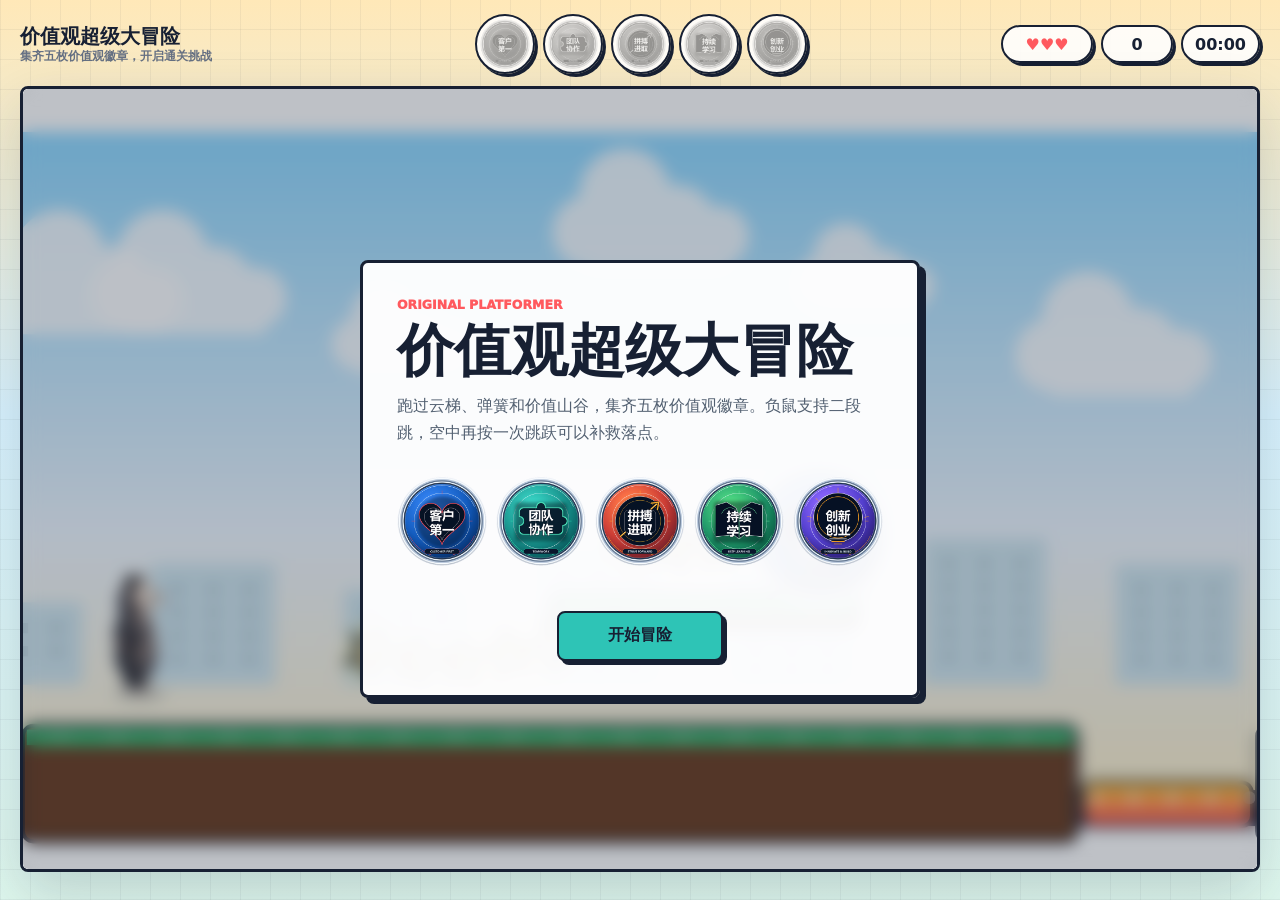
==== commit 5b82d717: "Fix forced landscape canvas ratio" ====
--- a/index.html
+++ b/index.html
@@ -23,8 +23,8 @@
     <link rel="preload" as="image" href="assets/optimized/value-badges/持续学习.png" />
     <link rel="preload" as="image" href="assets/optimized/value-badges/创新创业.png" />
     <link rel="preload" as="image" href="assets/optimized/opossum-q-sprite.png" />
-    <link rel="stylesheet" href="styles.css?v=20260615-android-landscape" />
-    <script src="app.js?v=20260615-android-landscape" defer></script>
+    <link rel="stylesheet" href="styles.css?v=20260615-android-landscape2" />
+    <script src="app.js?v=20260615-android-landscape2" defer></script>
   </head>
   <body>
     <main class="game-shell" aria-label="价值观超级大冒险">
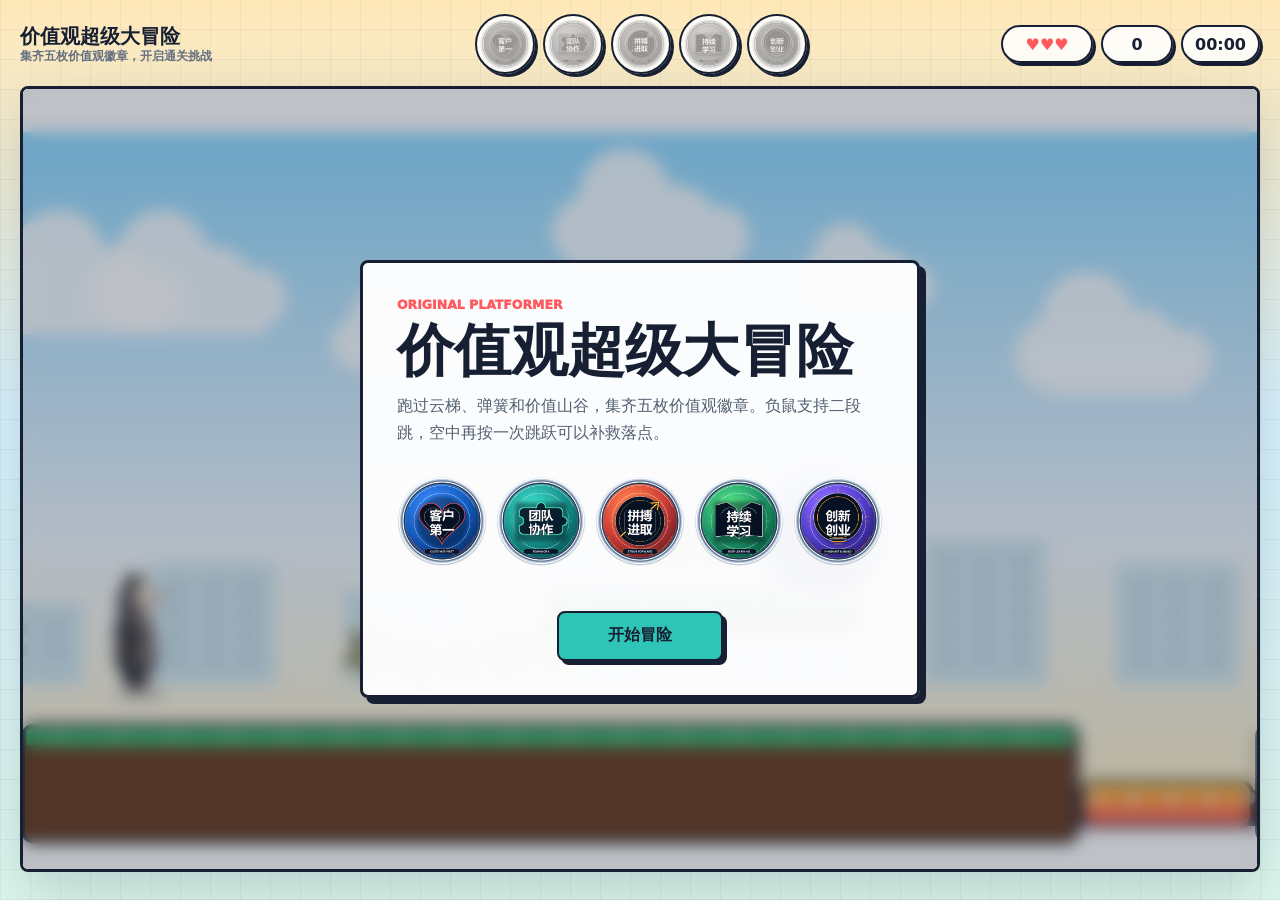
==== commit cb7d2e57: "Fix Android forced landscape completion layout" ====
--- a/index.html
+++ b/index.html
@@ -23,8 +23,8 @@
     <link rel="preload" as="image" href="assets/optimized/value-badges/持续学习.png" />
     <link rel="preload" as="image" href="assets/optimized/value-badges/创新创业.png" />
     <link rel="preload" as="image" href="assets/optimized/opossum-q-sprite.png" />
-    <link rel="stylesheet" href="styles.css?v=20260615-android-landscape2" />
-    <script src="app.js?v=20260615-android-landscape2" defer></script>
+    <link rel="stylesheet" href="styles.css?v=20260615-android-complete2" />
+    <script src="app.js?v=20260615-android-complete2" defer></script>
   </head>
   <body>
     <main class="game-shell" aria-label="价值观超级大冒险">
--- a/styles.css
+++ b/styles.css
@@ -1114,6 +1114,144 @@
   display: none;
 }
 
+body.is-forced-landscape .overlay {
+  position: absolute;
+  inset: 0;
+  padding: 6px;
+}
+
+body.is-forced-landscape .overlay.is-complete .modal {
+  display: grid;
+  grid-template-columns: minmax(0, 1fr) auto;
+  grid-template-rows: auto auto auto minmax(0, 1fr);
+  grid-template-areas:
+    "title actions"
+    "intro intro"
+    "badges badges"
+    "meaning meaning";
+  align-content: start;
+  gap: 4px 8px;
+  width: calc(100% - 12px);
+  height: calc(100% - 12px);
+  max-height: calc(100% - 12px);
+  padding: 8px 10px;
+  overflow: hidden;
+}
+
+body.is-forced-landscape .overlay.is-complete .eyebrow {
+  display: none;
+}
+
+body.is-forced-landscape .overlay.is-complete .modal h1 {
+  grid-area: title;
+  font-size: clamp(1rem, 4vh, 1.28rem);
+  line-height: 1.08;
+}
+
+body.is-forced-landscape .overlay.is-complete #overlayText {
+  grid-area: intro;
+  margin-top: 0;
+  font-size: clamp(0.58rem, 2.05vh, 0.7rem);
+  line-height: 1.28;
+}
+
+body.is-forced-landscape .overlay.is-complete .overlay-badges {
+  grid-area: badges;
+  grid-template-columns: repeat(5, minmax(0, 1fr));
+  gap: 6px;
+  margin: 0;
+}
+
+body.is-forced-landscape .overlay.is-complete .overlay-badges span {
+  min-height: 34px;
+}
+
+body.is-forced-landscape .overlay.is-complete .overlay-badges b {
+  width: clamp(32px, 8.2vh, 44px);
+  height: clamp(32px, 8.2vh, 44px);
+}
+
+body.is-forced-landscape .overlay.is-complete .meaning-panel {
+  grid-area: meaning;
+  display: grid;
+  grid-template-columns: minmax(0, 1fr) minmax(190px, 0.82fr);
+  gap: 8px;
+  margin-top: 0;
+  min-height: 0;
+  overflow: hidden;
+}
+
+body.is-forced-landscape .overlay.is-complete .achievement-card {
+  grid-template-columns: auto minmax(0, 1fr);
+  gap: 8px;
+  padding-top: 0;
+  border-top: 0;
+}
+
+body.is-forced-landscape .overlay.is-complete .achievement-card__seal {
+  width: 28px;
+  height: 28px;
+  border-width: 2px;
+  box-shadow: 2px 2px 0 var(--line);
+  font-size: 0.95rem;
+}
+
+body.is-forced-landscape .overlay.is-complete .achievement-card__label {
+  margin-bottom: 1px;
+  font-size: 0.55rem;
+}
+
+body.is-forced-landscape .overlay.is-complete .achievement-card h2 {
+  font-size: clamp(0.76rem, 2.45vh, 0.9rem);
+  line-height: 1.1;
+}
+
+body.is-forced-landscape .overlay.is-complete .achievement-card p:not(.achievement-card__label) {
+  margin-top: 3px;
+  font-size: clamp(0.55rem, 1.86vh, 0.64rem);
+  line-height: 1.22;
+}
+
+body.is-forced-landscape .overlay.is-complete .completion-stats {
+  grid-template-columns: repeat(3, minmax(0, 1fr));
+  align-self: center;
+  gap: 4px;
+}
+
+body.is-forced-landscape .overlay.is-complete .completion-stats span {
+  min-height: 34px;
+  padding: 3px;
+  box-shadow: 2px 2px 0 var(--line);
+}
+
+body.is-forced-landscape .overlay.is-complete .completion-stats b {
+  font-size: 0.66rem;
+}
+
+body.is-forced-landscape .overlay.is-complete .completion-stats small {
+  font-size: 0.52rem;
+}
+
+body.is-forced-landscape .overlay.is-complete .value-actions {
+  display: none;
+}
+
+body.is-forced-landscape .overlay.is-complete .modal__actions {
+  grid-area: actions;
+  align-self: center;
+  justify-self: end;
+  margin: 0;
+  padding: 0;
+  border-top: 0;
+}
+
+body.is-forced-landscape .overlay.is-complete .primary-button {
+  min-width: 104px;
+  min-height: 34px;
+  padding: 0 10px;
+  font-size: 0.76rem;
+}
+
 body.is-portrait-phone .orientation-hint {
   position: fixed;
   z-index: 40;
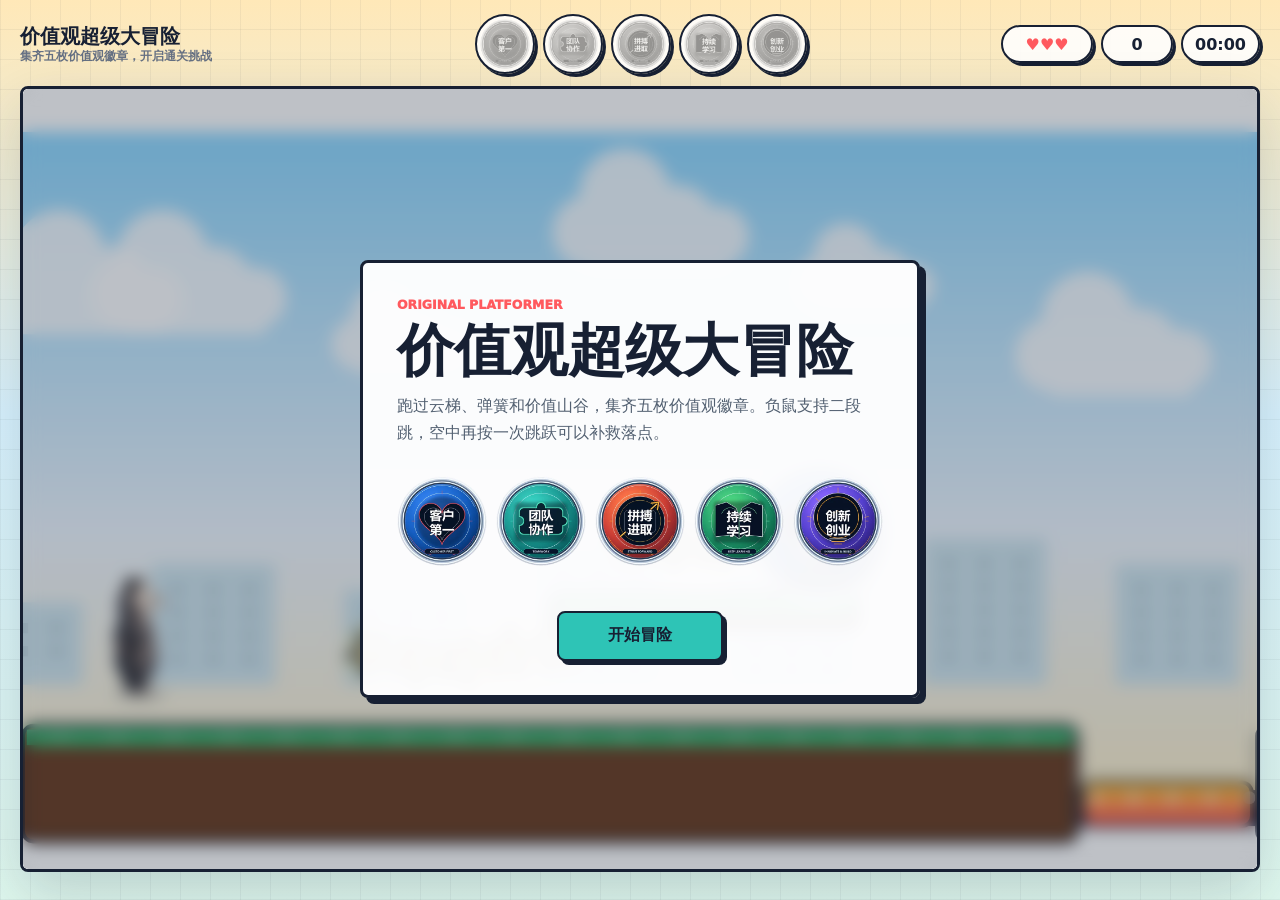
==== commit 7c6e4efc: "Optimize original game image assets" ====
--- a/index.html
+++ b/index.html
@@ -17,14 +17,14 @@
       content="原创横版跳跃小游戏：操控负鼠穿过彩色关卡，收集五枚价值观徽章。"
     />
     <title>价值观超级大冒险</title>
-    <link rel="preload" as="image" href="assets/optimized/value-badges/客户第一.png" />
-    <link rel="preload" as="image" href="assets/optimized/value-badges/团队协作.png" />
-    <link rel="preload" as="image" href="assets/optimized/value-badges/拼搏进取.png" />
-    <link rel="preload" as="image" href="assets/optimized/value-badges/持续学习.png" />
-    <link rel="preload" as="image" href="assets/optimized/value-badges/创新创业.png" />
-    <link rel="preload" as="image" href="assets/optimized/opossum-q-sprite.png" />
-    <link rel="stylesheet" href="styles.css?v=20260615-android-complete2" />
-    <script src="app.js?v=20260615-android-complete2" defer></script>
+    <link rel="preload" as="image" type="image/webp" href="assets/optimized/value-badges/客户第一.webp" />
+    <link rel="preload" as="image" type="image/webp" href="assets/optimized/value-badges/团队协作.webp" />
+    <link rel="preload" as="image" type="image/webp" href="assets/optimized/value-badges/拼搏进取.webp" />
+    <link rel="preload" as="image" type="image/webp" href="assets/optimized/value-badges/持续学习.webp" />
+    <link rel="preload" as="image" type="image/webp" href="assets/optimized/value-badges/创新创业.webp" />
+    <link rel="preload" as="image" type="image/webp" href="assets/optimized/opossum-q-sprite.webp" />
+    <link rel="stylesheet" href="styles.css?v=20260615-fast-webp1" />
+    <script src="app.js?v=20260615-fast-webp1" defer></script>
   </head>
   <body>
     <main class="game-shell" aria-label="价值观超级大冒险">
